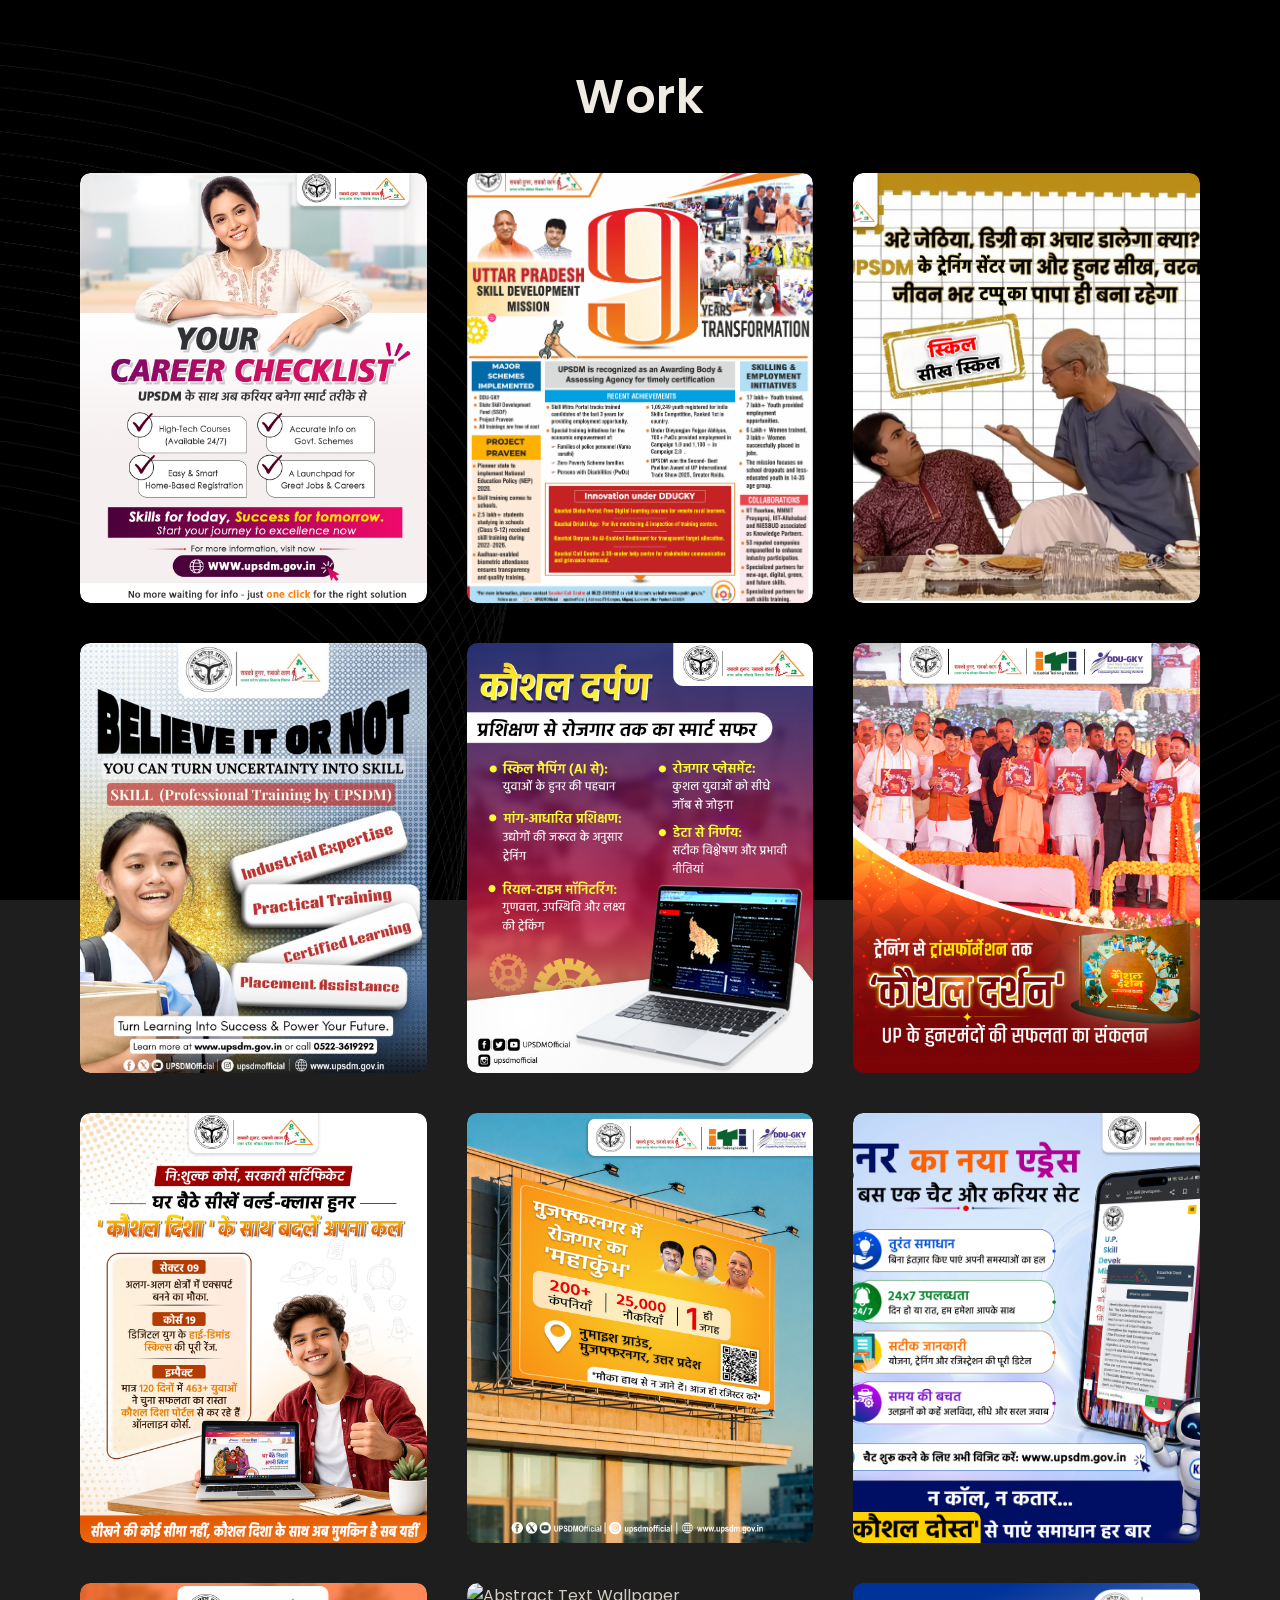
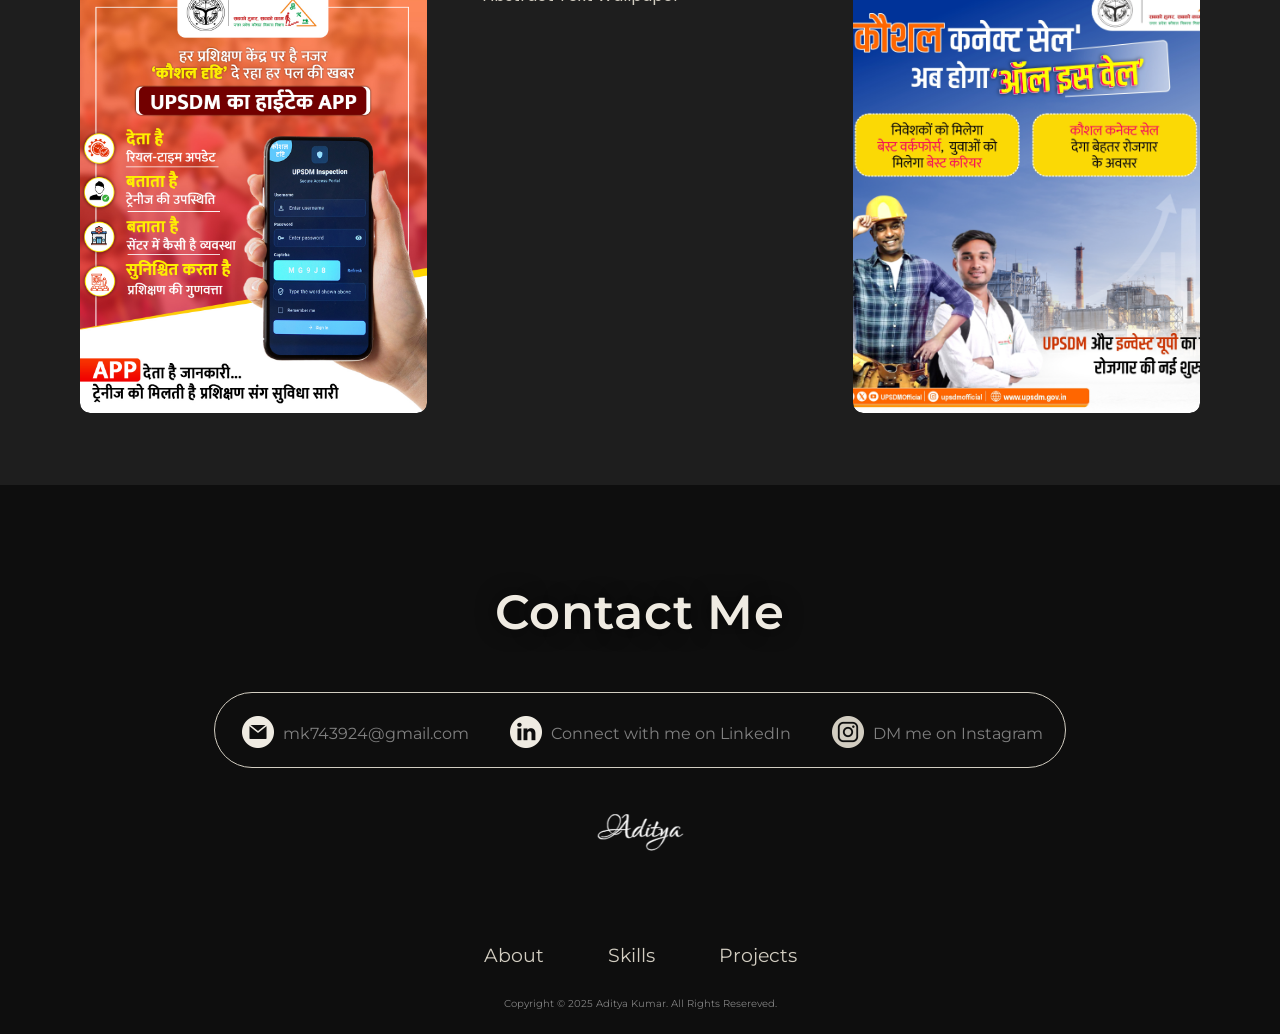
==== projects.html @ ee031383 "First commit" ====
<!DOCTYPE html>
<html lang="en">
<head>
    <meta charset="UTF-8">
    <meta name="viewport" content="width=device-width, initial-scale=1.0">
    <title>Aditya's Projects</title>
    <link rel="stylesheet" href="style.css">
    <link rel="stylesheet" href="mediaqueries.css">
</head>
<body>
    <section id="all-projects">
        <p class="section__text">All Of My</p>
        <h1 class="title">Work</h1>
        <div class="work-list">
            <a href="./Assets/img/Your Career Checklist 3.jpg"><div class="work">
                <img src="./Assets/img/Your Career Checklist 3.jpg" alt="The Door To Heaven">
                <div class="layer">
                    <h3>The Door To Heaven</h3>
                </div>
            </div></a>
            <a href="./Assets/img/UPSDM Indian Express Adv.jpg"><div class="work">
                <img src="./Assets/img/UPSDM Indian Express Adv.jpg" alt="Sukoon">
                <div class="layer">
                    <h3>Sukoon</h3>
                </div>
            </div></a>
            <a href="./Assets/img/Tappu ke papa 2.jpg"><div class="work">
                <img src="./Assets/img/Tappu ke papa 2.jpg" alt="Falling - Light">
                <div class="layer">
                    <h3>Falling - Light</h3>
                </div>
            </div></a>
            <a href="./Assets/img/skill.jpeg"><div class="work">
                <img src="./Assets/img/skill.jpeg" alt="Falling - Dark">
                <div class="layer">
                    <h3>Falling - Dark</h3>
                </div>
            </div></a>
            <a href="./Assets/img/Kaushal Darpan 1.jpg"><div class="work">
                <img src="./Assets/img/Kaushal Darpan 1.jpg" alt="Iqlipse Nova Poster">
                <div class="layer">
                    <h3>Iqlipse Nova @IITGN</h3>
                </div>
            </div></a>
            <a href="./Assets/img/Kaushal Darshan 1.jpg"><div class="work">
                <img src="./Assets/img/Kaushal Darshan 1.jpg" alt="Apricot Poster 2">
                <div class="layer">
                    <h3>Apricot Poster 2</h3>
                </div>
            </div></a>
            <a href="./Assets/img/Kaushal Disha 3.jpg"><div class="work">
                <img src="./Assets/img/Kaushal Disha 3.jpg" alt="Apricot Poster 1">
                <div class="layer">
                    <h3>Apricot Poster 1</h3>
                </div>
            </div></a>

            <a href="./Assets/img/Billboard Rojgar Mela Changes 1.jpg"><div class="work">
                <img src="./Assets/img/Billboard Rojgar Mela Changes 1.jpg" 
                alt="Minimal Clean Typography - Blithcron">
                <div class="layer">
                    <h3>Minimal Clean Typography - Blithchron</h3>
                </div>
            </div></a>
            <a href="./Assets/img/Kaushal Dost 3.jpg"><div class="work">
                <img src="./Assets/img/Kaushal Dost 3.jpg" alt="Typography - Blith 25">
                <div class="layer">
                    <h3>Typography - Blith 25</h3>
                </div>
            </div></a>
            <a href="./Assets/img/Kaushal2.jpg"><div class="work">
                <img src="./Assets/img/Kaushal2.jpg" alt="Melted Text - Blithchron">
                <div class="layer">
                    <h3>Melted Text - Blithchron</h3>
                </div>
            </div></a>
            <a href="./Assets/img/post.jpg"><div class="work">
                <img src="./Assets/img/post.jpg" alt="Abstract Text Wallpaper">
                <div class="layer">
                    <h3>Abstract Alphabet Wallpaper</h3>
                </div>
            </div></a>
            <a href="./Assets/img/Kaushal Connect Cell.jpg"><div class="work">
                <img src="./Assets/img/Kaushal Connect Cell.jpg" alt="Messi Wallpaper">
                <div class="layer">
                    <h3>Double Exposure Messi Wallpaper</h3>
                </div>
            </div></a>
            
        </div>
    </section>
    <section id="contact">
        <p class="section__text" style="padding-bottom: 0.3rem;">Get In Touch</p>
        <h1 class="title" style="font-weight: 600;">Contact Me</h1>
        <div class="contact-info-upper-container">
            <div class="contact-info-container">
                <a href="mailto:mk743924@gmail.com">
                    <img src="./Assets/email.png" alt="Email icon"
                    class="icon contact-icon">
                    <p>mk743924@gmail.com</p>
                </a>
            </div>
            <div class="contact-info-container">
            <a href="https://www.linkedin.com/in/aditya-kumar-88924a382?" target="_blank" 
       rel="noopener noreferrer">
                <img src="./Assets/linkedin.png" alt="LinkedIn" 
                class="icon contact-icon">
                <p>Connect with me on LinkedIn</p>
            </a>
            </div>
            <div class="contact-info-container">			
            <a href="https://www.instagram.com/yo_itz_adii/" target="_blank" 
       rel="noopener noreferrer">
                <img src='./Assets/insta.png' alt="My Instagram Handle" 
                class="icon contact-icon">
                <p>DM me on Instagram</p>
            </a>
            </div>
        </div>
        <div class="logo"><img src="./Assets/Adii Sign.png"
            alt="Aditya" onclick="location.href='./#profile'">
        </div> 
    </section>

    <footer>
        <nav>
            <div class="nav-links-container2">
                <ul class="nav-links">
                    <li><a href="#about">About</a></li>
                    <li><a href="#skills">Skills</a></li>
                    <li><a href="#projects">Projects</a></li>
                </ul>
            </div>
        </nav><br>
        <p>Copyright &#169; 2025 Aditya Kumar. All Rights Resereved.</p>
    </footer>

   <script defer src="script.js"></script> 
</body>
</html>
---- style.css ----
/*GENERAL*/

@import url('https://fonts.googleapis.com/css2?family=Montserrat:ital,wght@0,100..900;1,100..900&display=swap');
@import url('https://fonts.googleapis.com/css2?family=Poppins:ital,wght@0,100;0,200;0,300;0,400;0,500;0,600;0,700;0,800;0,900;1,100;1,200;1,300;1,400;1,500;1,600;1,700;1,800;1,900&display=swap');
@font-face {
    font-family: myfont;
    src: url("./Assets/BrittanySignature.ttf") format("ttf");
    font-weight: normal;
    font-style: normal;

}

*{
    margin: 0;
    padding: 0;
}

body {   
    font-family: "Montserrat", "Poppins" ;
    background-color: #0e0e0e;

}

body::-webkit-scrollbar {
    display: none;
}

html {
    scroll-behavior: smooth;
}

p {
    color: rgb(128, 128, 128);
}

/* INTRO SCREEN */

.intro{
    position: fixed;
    z-index: 2;
    left: 0;
    top: 0;
    width: 100%;
    height: 100vh;
    background-color: #0c0c0c;
    transition: 1s;
}

.logo-header {
    position: absolute;
    top: 45%;
    left: 50%;
    transform: translate(-50%, -50%);
    color: #d2cdc1;
}

.intro-logo {
    position: relative;
    display: inline-block;
    bottom: -25px;
    opacity: 0;
    font-weight: 300;
    font-family: 'Montserrat';
}

.intro-logo.active {
    bottom: 0;
    opacity: 1;
    transition: ease-in-out 0.5s;
}

.intro-logo.fade {
    bottom: 150px;
    opacity: 0;
    transition: ease-in-out 0.5s;
}


/*TRANSITION*/

a, .btn {
  transition: all 300ms ease;  
}

/*DESKTOP NAV*/

#desktop-nav {
    display: flex;
    width: 90%;
    
    position: absolute;
    justify-content: space-between;
    align-items: center;
    height: 10vh;
    padding: 0 5%;
    z-index: 1;

    /* transition: all 300ms ease; */
}

/* .bgcolor {
    background-color:none;
    transition: all 300ms ease;
} */


.nav-links {
    gap: 4rem;
    list-style: none;
    font-size: 1.2rem;
    margin-top: 0.3rem;

}

a {
    color: #d2cdc1;
    text-decoration: none;
    text-decoration-color: #141414;
}

nav a:hover {
    color: purple;
    text-decoration: underline;
    text-underline-offset: 0.8rem;
}

#desktop-nav .logo {
    display: flex;
    height: 65px;
    width: 105px;
    margin-top: 0.5rem;
    padding-left: 10px;
}

.logo:hover {
    cursor: pointer;
}

/*HAMBURGER NAV*/


#hamburger-nav, .nav-links {
    display: flex;
}

#hamburger-nav {
    justify-content: center;
    align-items: center;
    height: 10vh;
    padding-left: 5rem;
    padding-right: 6rem;
    position: absolute;
    background-color: transparent;
    color: transparent;
    z-index: 1;
}

#hamburger-nav {
    display: none;
}

.hamburger-menu {
    position: relative;
    display: inline-block;
}

.hamburger-icon {
    display: flex;
    flex-direction: column;
    justify-content: space-between;
    height: 24px;
    width: 30px;
    cursor: pointer;
}

.hamburger-icon span {
    width: 100%;
    height: 2px;
    background-color: #d2cdc1;
    transition: all 0.3 ease-in-out;
}

.menu-links {
    position: absolute;
    top: 100%;
    right: 0;
    background-color: #141414;
    width: fit-content;
    max-height: 0;
    overflow: hidden;
    transition: all 0.3 ease-in-out;
}

.menu-links a {
    display: block;
    padding: 10px;
    text-align: center;
    font-size: 1.5rem;
    color: #d2cdc1;
    text-decoration: none;
    transition: all 0.3 ease-in-out;
}

.menu-links li {
    list-style: none;
}

.menu-links.open {
    max-height: 300px;
}

.hamburger-icon.open span:first-child {
    transform: rotate(45deg) translate(10px,5px);
}

.hamburger-icon.open span:nth-child(2) {
    opacity: 0;;
}

.hamburger-icon.open span:last-child {
    transform: rotate(-45deg) translate(10px,-5px);
}

.hamburger-icon span:first-child {
    transform: none;
}

.hamburger-icon span:first-child {
    opacity: 1;
}

.hamburger-icon span:first-child {
    transform: none;
}

/*SECTIONS*/

section {
    padding-top: 4vh;
    height: 96vh;
    box-sizing: border-box;
    min-height: fit-content;
}

.section-container {
    display: flex;
}

/*PROFILE SECTION*/

#profile {
    padding-top: 3.5rem;
    display: flex;
    justify-content: center;
    gap: 10rem;
    height: 100vh;
    background-color: #0a0a0a;
    background-image: url('./Assets/full.png');
    background-size: cover;
    background-repeat: no-repeat;
    background-attachment: fixed;
    background-position: center;
    background-blend-mode: overlay;
    background-size: 105%;
}



.home-pic {
    display: flex;
    height: 400px;
    width: 400px;
    margin: 9.4rem 0;
    border-radius: 50%;
    box-shadow: 0 0 25px rgba(0, 0, 0,0.4);
}

.section__text {
    align-self: center;
    text-align: center;
    opacity: 0;
    transition: all 800ms;
    filter: blur(5px);
}

.show{
    opacity: 1;
    filter: blur(0);

}

.section__text p {
    color: #a9a69e;
    text-shadow: 0 0 20px rgba(0,0,0, 0.744);
}

.section__text__p1 {
    font-weight: 600;
    text-align: center;
    font-size: 1.5rem;
    margin-bottom: 0.4rem;
    margin-top: 0.7rem;
}

.section__text__p2 {
    font-weight: 400;
    letter-spacing: 0.1rem;
    font-size: 1.2rem;
}

.title {
    font-weight: 700;
    font-size: 3rem;
    text-align: center;
    color: #efebe2;
    margin-bottom: 0.6rem;
    text-shadow: 0 0 20px rgba(0,0,0, 0.744);
    letter-spacing: 0.05rem;
}

#socials_container {
    display: flex;
    justify-content: center;
    margin-top: 2rem;
    gap: 1rem;
}

/*ICONS*/

.icon {
    cursor: pointer;
    height: 2rem;
    margin-top: 1rem;
    text-shadow: 0 0 20px rgba(0,0,0, 0.8);
    padding-inline: 5px;
}

.btn-container {
    display: flex;
    justify-content: center;
    gap: 1rem;
    transition-delay: 1s;
}

.btn {
    font-weight: 600;
    transition: all 300ms ease;
    padding: 1rem;
    width: 8rem;
    border-radius: 2rem;
    margin-top: 1.4rem;   
    box-shadow: 0 0 20px rgba(0, 0, 0, 0.8);
    text-shadow: 0 0 20px rgba(0,0,0, 0.8);
}

.btn-color-1, .btn-color-2 {
    border: #d2cdc1 0.1rem solid;
}
.btn-color-2 {
    color: #d2cdc1;
}

.btn-color-1:hover, .btn-color-2:hover {
    cursor: pointer;
}

.btn-color-2:hover {
    background: none;
    color: purple;
    border: purple 0.1rem solid;
    box-shadow: 0 0 20px rgba(128,0,128,0.3);
}

.btn-color-1:hover {
    background: purple;
    color: #d2cdc1;
    border: purple;
    box-shadow: 0 0 20px rgba(128,0,128,0.3);
}

.btn-color-2 {
    background: none;
}

btn-color-2:hover {
    border:#d2cdc1 0.1rem solid;
}

.btn-container {
    gap: 1.5rem;
}

/*ABOUT SECTION*/

#about {
    position: relative;
    padding-top: 3rem;
    height: 100vh;
    background-color: #222222;
    background-image: url('./Assets/black.jpg');
    background-size: cover;
    background-repeat: no-repeat;
    background-blend-mode: overlay;
    font-family: "Poppins";
}

.title2 {
    font-family: "Poppins", sans-serif;
    color: #efebe2;
    margin-top: 0.3rem;
    font-weight: 500;
    font-size: 3rem;
    text-align: center;
    text-shadow: 0 0 20px rgba(0,0,0, 0.744);
    letter-spacing: 0.05rem;
}

.about-pic {
    height: 400px;
    width: 400px;
    margin-left: 10rem;
    margin-top: 5rem;
    border-radius: 4rem;
    box-shadow: 0 0 25px rgba(0, 0, 0,0.4);
}

.about-containers {
    gap: 4rem;
    margin-bottom: 2rem;
    padding-left: 2rem;
    padding-right: 11rem;
}

.about-details-container {
    justify-content: center;
    flex-direction: column;
    
}

.about-containers,
.about-details-container {
    display: flex;
}


.details-container {
    padding-bottom: 0.8rem;
    flex: 1;
    background: none;
    border-radius: 2.6rem;
    border: #070707 0.1rem solid;
    border-color: #d2cdc1;
    text-align: center;
    line-height: 1.25rem;
    transition: all 300ms ease;
}

.details-container:hover {
    background: #0a0a0a;
    color: purple;
    border: purple 0.1rem solid;
    box-shadow: 0 0 20px rgba(128,0,128,0.3);
}

.section-container {
    gap: 4rem;
    height: 80%;
}


.about-headings {
    color: #d2cdc1;
    padding-top: 0.3rem;
    padding-bottom: 0.3rem;
}

.text-container {
    font-family: "Poppins", sans-serif;
    font-weight: 300;
    color: #d2cdc1;
    padding-left: 2rem;
    padding-right: 11rem;
    text-align: left;
    line-height: 1.5rem;

}

/*SKILLS*/

#skills {
    position: relative;
    background-image: url(./Assets/full.png);
    padding: 5rem 0;
    height: 100vh;
    background-color: #0c0c0c;
    background-size: cover;
    background-repeat: no-repeat;
    background-blend-mode: overlay;
    font-family: "Poppins";
    background-position: center;
    background-attachment: fixed;
    height: fit-content;
}

#skills .title{
    font-weight: 600;
}

.skills-subtitle {
    color: #d2cdc1;
    font-weight: 600;
    font-size: 1.75rem;
    margin-bottom: 2rem;
    margin-top: 2rem;

}

.skills-details-container {
    display: flex;
    justify-content: center;
    flex-direction: column;
}

.article-container {
    display: flex;
    text-align: initial;
    flex-wrap: wrap;
    flex-direction: row;
    gap: 2rem;
    justify-content: space-evenly;
    padding-bottom: 1rem;
}

article {
    display: flex;
    width: 15rem;
    justify-content: left;
    gap: 0.5rem;
    margin-top: 0.5rem;
}
article .icon {
    cursor: default;
}

article h3{
    color: #d2cdc1;
}

.sk-details-container {
    padding-bottom: 0.8rem;
    flex: 1;
    background: none;
    border-radius: 2.6rem;
    border: #070707 0.1rem solid;
    border-color: #d2cdc1;
    text-align: center;
    line-height: 1.25rem;
    margin-left: 11%;
    margin-right: 11%;
    margin-top: 2rem;
    padding-bottom: 0.7rem;
    transition: all 300ms ease;
}

.sk-details-container:hover{
    background: #0a0a0a;
    color: purple;
    border: purple 0.1rem solid;
    box-shadow: 0 0 15px rgba(128,0,128,0.2);
}



/* PROJECTS */

#projects {
    position: relative;
    background-image: url("./Assets/huji22.jpg");
    background-color: #1e1e1e;
    background-size: cover;
    background-repeat: no-repeat;
    background-blend-mode: overlay;
    font-family: "Poppins";
    height: fit-content;
    padding-bottom: 3rem;
}

#projects .title {
    font-weight: 600;
}

.work-list {
    display: grid;
    grid-template-columns: repeat(auto-fit, minmax(300px, 2fr));
    grid-gap: 40px;
    margin: 40px 5rem;
}

.work {
    border-radius: 10px;
    position: relative;
    overflow: hidden;
}

.work img {
    width: 100%;
    border-radius: 10px;
    display: block;
    aspect-ratio: 1/1;
    transition: transform 0.3s;
}

.layer {
    width: 100%;
    height: 0;
    background: linear-gradient(rgba(0,0,0,0), #070707) ;
    border-radius: 10px;
    position: absolute;
    left: 0;
    bottom: 0;
    overflow: hidden;
    display: flex;
    align-items: center;
    justify-content: center;
    flex-direction: column;
    text-align: center;
    transition: height 0.3s;
}

.layer h3 {
    color: #d2cdc1;
    text-shadow: 0 0 40px #070707;
    font-weight: 600;
}


.work img {
    height: 430px;
    width: 100%;
    object-fit: cover;
}

.work:hover img{
    transform: scale(1.1);
    width: 100%;
    border-radius: 10px;
    display: block;
    
}

.work:hover .layer {
    height: 100%;
}

.work:hover{
    box-shadow:  0 0 40px rgba(0, 0, 0, 0.204);
}

#projects button {
    margin: 3rem auto auto auto;
    display: block;
}


/* CONTACT */

#contact {
    height: 50vh;
    display: flex;
    justify-content: center;
    flex-direction: column;
    align-items: center;
    padding-bottom: 2rem;
}

.contact-info-upper-container {
    display: inline-block;
    justify-content: center;
    border-radius: 4rem;
    border: #d2cdc1 0.1rem solid;
    margin-top: 2.6rem;
    margin-left: auto;
    margin-right: auto;
    margin-bottom: 1rem;
    padding: 0.4rem;
    transition: all 0.3s ease;
}

.contact-info-upper-container:hover {
    border-color: purple;
    box-shadow: 0 0 30px rgba(128, 0, 128, 0.14);
}

.contact-info-container {
    display: inline-block;
    align-items: center;
    justify-content: center;
    gap: 1rem;
    margin: 0.05rem 1rem;
    padding-bottom: 0.5rem;
    width: auto;
}

.contact-info-container p {
    display: inline-block;
    justify-content: center;
    vertical-align: 9px;
}

.contact-info-container img:hover {
    color: purple;
    fill: purple;
}


#contact .logo img {
    display: flex;
    margin-top: 1rem;
    justify-content: center;
    align-items: center;
    height: 65px;
    width: 105px;
 
}

/* FOOTER */

footer{
    display: flex;
    flex-direction: column;
    align-items: center;
    justify-content: center;
}

footer .nav-links-container, .nav-links {
    padding: 0;
    margin: auto;
}
footer nav{
    padding: 0;
}

footer .nav-links-container2 {
    display: flex;
    flex-direction: column;
    justify-content: center;
    align-items: center;
    padding: 0;
    margin-top: 0.5rem;
}

.nav-links-container2 .nav-links{
    padding: 0;
    align-items: center;
    display: flex;
    flex-direction: row;
    justify-content: center;
}

footer p {
    display: flex;
    justify-content: center;
    margin-top: 0.7rem;
    padding-bottom: 1.5rem;
    font-size: x-small;
}


/* ALL PROJECTS PAGE */

#all-projects {
    position: relative;
    background-image: url("./Assets/huji25.jpg");
    background-color: #1e1e1e;
    background-size: cover;
    background-repeat: no-repeat;
    background-blend-mode: overlay;
    background-position: center;
    background-attachment: fixed;
    font-family: "Poppins";
    height: auto;
    padding-bottom: 2rem;
}

#all-projects p{
    height: 100%;
}


#all-projects .title{
    font-weight: 600;
}
---- mediaqueries.css ----
@media screen and (max-width: 1244px){
    #about{
        height: fit-content;
        padding-bottom: 4rem;
    }
    #about .section__pic-container{
        display: flex;
        justify-content: center;
        align-items: center;
    }
    .about-pic {
        width: 300px;
        height: 300px;
        margin: auto;
        margin-top: 2rem;
        margin-left: 2rem;
    }
    .about-containers {
        display: flex;
        flex-direction: row;
        flex-wrap: wrap;
        flex: 1;
        justify-content: center;
        align-items: center;
        margin-top: 2rem;
        padding: 0 2rem;
        gap: 2rem;
    }
    .about-containers .details-container {
        padding-left: 2rem;
        padding-right: 2rem;
        min-width: 16rem;
    }
    #about .text-container {
        padding: 0 2rem;
    }

}
@media screen and (max-width: 1140px){
    
    #desktop-nav .nav-links {
        display: none;
    }
    #desktop-nav{
        margin: 0;
        left: 0;
    }
    #hamburger-nav{
        display: flex;
        right: 0;
        padding-right: 5%;
    }
    #skills, .skills-details-container {
        padding-bottom: 3rem;
    }
    #profile{
        height: auto;
        padding-top: 7rem;
        padding-bottom: 2rem
    }
    #profile, .section-container {
        display: block;
    }

    section, .section-container {
        height: fit-content;
        justify-content: center;
    }
    section {
        padding: 5%;
    }
    .home-pic {
        width: 275px;
        height: 275px;
        margin: auto;
    }
    .about-pic {
        width: 300px;
        height: 300px;
        margin: auto;
        margin-top: 2rem;

    }
    .intro{
        width:100%;
    }
    .hamburger-nav{
        right: 0;
    }


    #skills{
        height: fit-content;
    }

    .skills-details-container{
        padding: 0 8%;
    }

    .sk-details-container{
        margin: 0;
    }
    #contact {
        height: fit-content;
    }
    #contact .title{
        margin-bottom: 2rem;
    }
    .contact-info-upper-container{
        width: fit-content;
        display: flex;
        flex-direction: column;
        border-radius: 2rem;
        margin: 0;
        margin-bottom: 1rem;
        padding: 0;
        padding-bottom: 0.2rem;
    }
    footer{
        display: flex;
        flex-direction: column;
        align-items: center;
        justify-content: center;
    }

    footer .nav-links-container, .nav-links {
        padding: 0;
        margin: auto;
    }
    footer nav{
        padding: 0;
    }

    #all-projects{
        width: 100%;
        margin: 0;
    }
    .work-list{
        grid-template-columns: repeat(auto-fit, minmax(400px, 1fr));
        padding: 0 5%;
    }

}

@media screen and (max-width: 825px){
    .about-containers .details-container {
        padding-left: 2rem;
        padding-right: 2rem;
        max-width: 15rem;
    }
}

@media screen and (max-width: 620px){
    .work-list{
        margin: 0;
        grid-template-columns: auto;
    }
    section{
        width: auto;
        margin-left: 0;
        margin-right: 0;
        padding: 3%;
    }
    #contact{
        margin-top: 1rem;
    }
}

@media(prefers-reduced-motion) {
    .section__text{
        transition: none;
    }
}
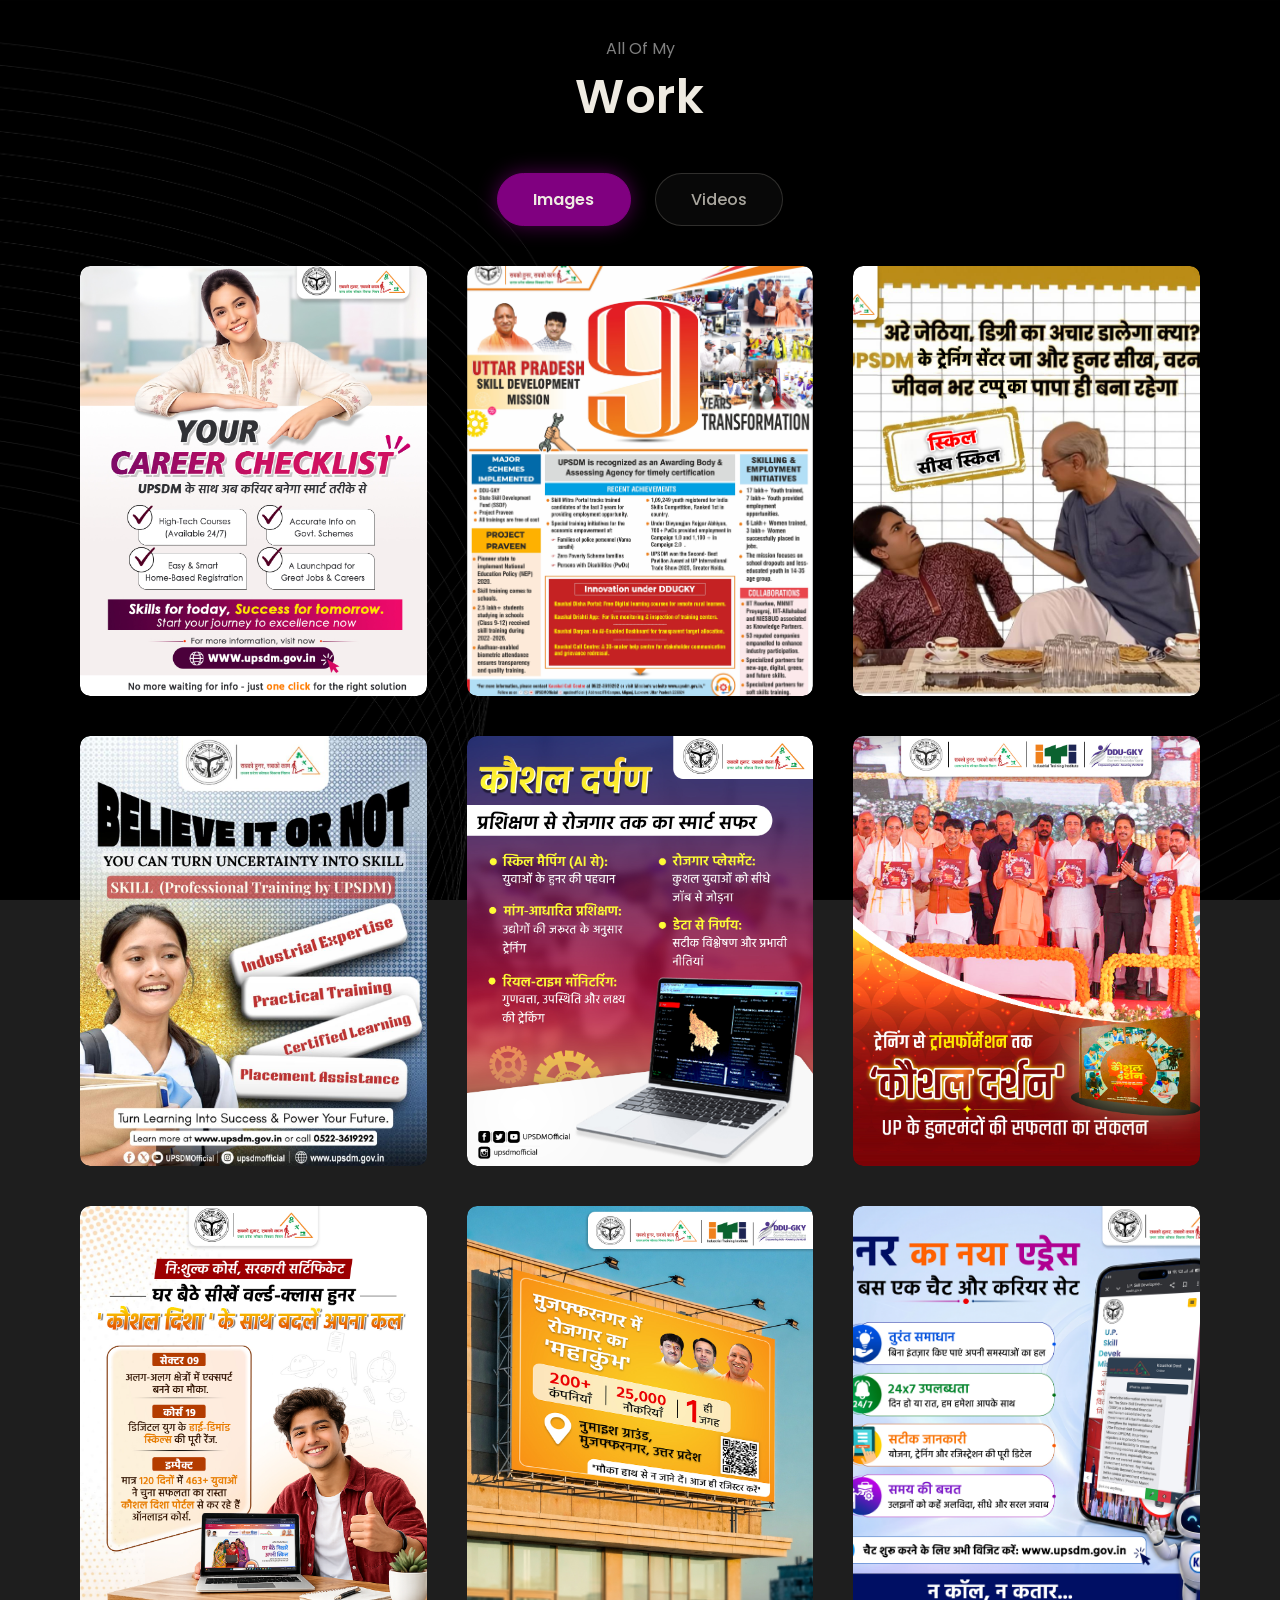
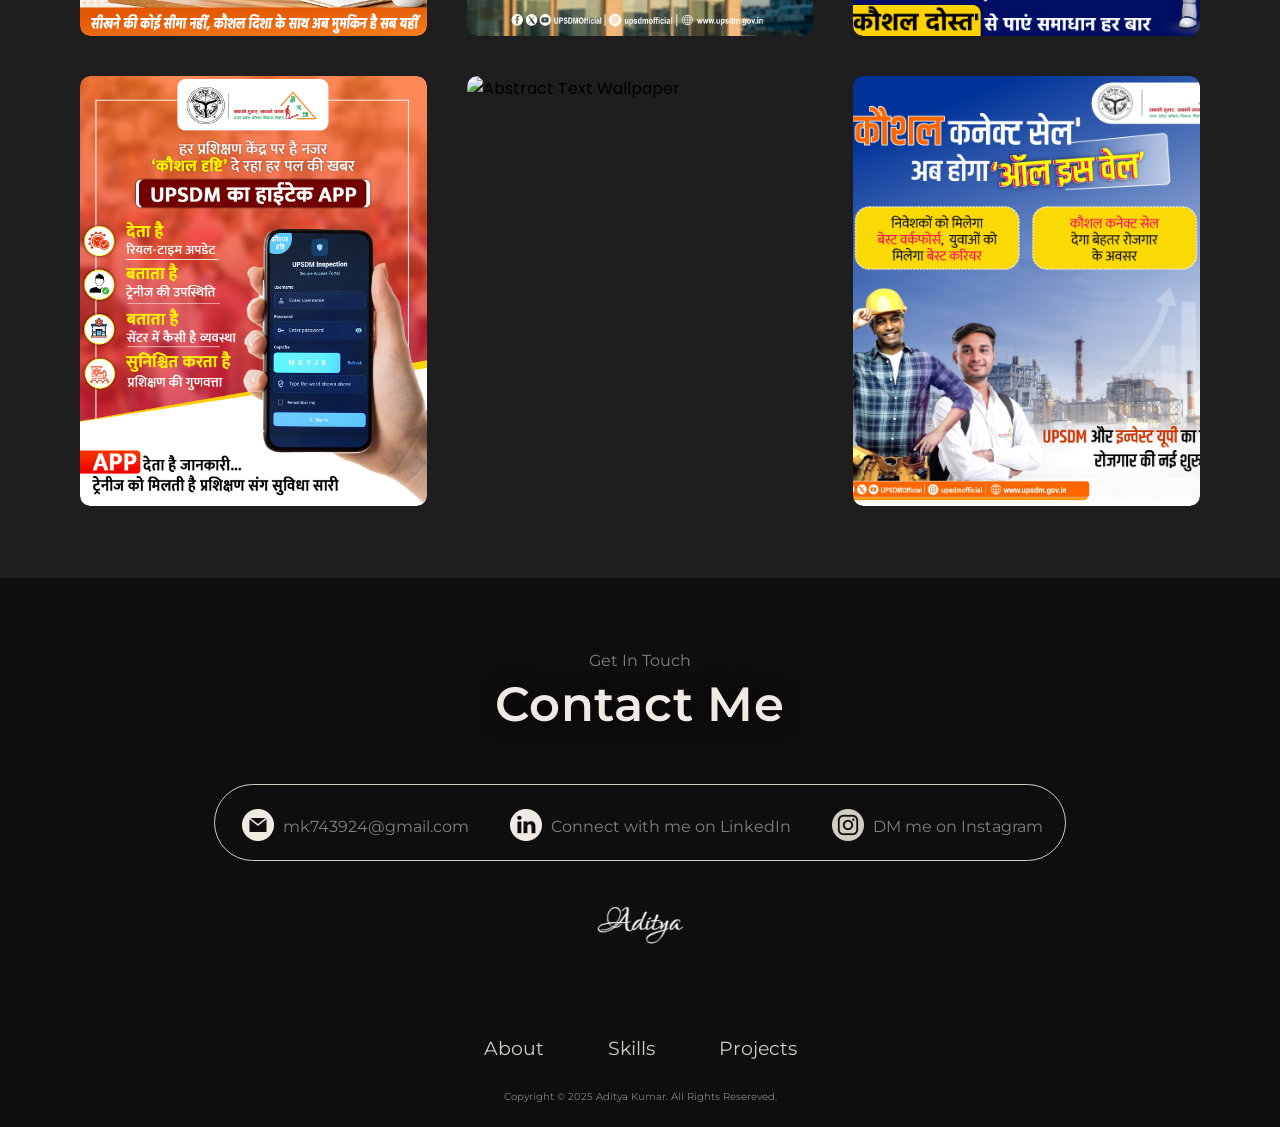
==== commit 238441b3: "Added videos section" ====
--- a/projects.html
+++ b/projects.html
@@ -11,82 +11,136 @@
     <section id="all-projects">
         <p class="section__text">All Of My</p>
         <h1 class="title">Work</h1>
-        <div class="work-list">
-            <a href="./Assets/img/Your Career Checklist 3.jpg"><div class="work">
+
+        <div class="tab-container">
+            <button class="tab-btn active" data-tab="images" data-target="all-projects">Images</button>
+            <button class="tab-btn" data-tab="videos" data-target="all-projects">Videos</button>
+        </div>
+
+        <div id="all-projects-images" class="work-list tab-content active" style="display: grid;">
+            <div class="work" data-src="./Assets/img/Your Career Checklist 3.jpg" data-type="image" data-title="The Door To Heaven">
                 <img src="./Assets/img/Your Career Checklist 3.jpg" alt="The Door To Heaven">
                 <div class="layer">
                     <h3>The Door To Heaven</h3>
                 </div>
-            </div></a>
-            <a href="./Assets/img/UPSDM Indian Express Adv.jpg"><div class="work">
+            </div>
+            <div class="work" data-src="./Assets/img/UPSDM Indian Express Adv.jpg" data-type="image" data-title="Sukoon">
                 <img src="./Assets/img/UPSDM Indian Express Adv.jpg" alt="Sukoon">
                 <div class="layer">
                     <h3>Sukoon</h3>
                 </div>
-            </div></a>
-            <a href="./Assets/img/Tappu ke papa 2.jpg"><div class="work">
+            </div>
+            <div class="work" data-src="./Assets/img/Tappu ke papa 2.jpg" data-type="image" data-title="Falling - Light">
                 <img src="./Assets/img/Tappu ke papa 2.jpg" alt="Falling - Light">
                 <div class="layer">
                     <h3>Falling - Light</h3>
                 </div>
-            </div></a>
-            <a href="./Assets/img/skill.jpeg"><div class="work">
+            </div>
+            <div class="work" data-src="./Assets/img/skill.jpeg" data-type="image" data-title="Falling - Dark">
                 <img src="./Assets/img/skill.jpeg" alt="Falling - Dark">
                 <div class="layer">
                     <h3>Falling - Dark</h3>
                 </div>
-            </div></a>
-            <a href="./Assets/img/Kaushal Darpan 1.jpg"><div class="work">
+            </div>
+            <div class="work" data-src="./Assets/img/Kaushal Darpan 1.jpg" data-type="image" data-title="Iqlipse Nova @IITGN">
                 <img src="./Assets/img/Kaushal Darpan 1.jpg" alt="Iqlipse Nova Poster">
                 <div class="layer">
                     <h3>Iqlipse Nova @IITGN</h3>
                 </div>
-            </div></a>
-            <a href="./Assets/img/Kaushal Darshan 1.jpg"><div class="work">
+            </div>
+            <div class="work" data-src="./Assets/img/Kaushal Darshan 1.jpg" data-type="image" data-title="Apricot Poster 2">
                 <img src="./Assets/img/Kaushal Darshan 1.jpg" alt="Apricot Poster 2">
                 <div class="layer">
                     <h3>Apricot Poster 2</h3>
                 </div>
-            </div></a>
-            <a href="./Assets/img/Kaushal Disha 3.jpg"><div class="work">
+            </div>
+            <div class="work" data-src="./Assets/img/Kaushal Disha 3.jpg" data-type="image" data-title="Apricot Poster 1">
                 <img src="./Assets/img/Kaushal Disha 3.jpg" alt="Apricot Poster 1">
                 <div class="layer">
                     <h3>Apricot Poster 1</h3>
                 </div>
-            </div></a>
-
-            <a href="./Assets/img/Billboard Rojgar Mela Changes 1.jpg"><div class="work">
-                <img src="./Assets/img/Billboard Rojgar Mela Changes 1.jpg" 
-                alt="Minimal Clean Typography - Blithcron">
+            </div>
+            <div class="work" data-src="./Assets/img/Billboard Rojgar Mela Changes 1.jpg" data-type="image" data-title="Minimal Clean Typography - Blithchron">
+                <img src="./Assets/img/Billboard Rojgar Mela Changes 1.jpg" alt="Minimal Clean Typography - Blithcron">
                 <div class="layer">
                     <h3>Minimal Clean Typography - Blithchron</h3>
                 </div>
-            </div></a>
-            <a href="./Assets/img/Kaushal Dost 3.jpg"><div class="work">
+            </div>
+            <div class="work" data-src="./Assets/img/Kaushal Dost 3.jpg" data-type="image" data-title="Typography - Blith 25">
                 <img src="./Assets/img/Kaushal Dost 3.jpg" alt="Typography - Blith 25">
                 <div class="layer">
                     <h3>Typography - Blith 25</h3>
                 </div>
-            </div></a>
-            <a href="./Assets/img/Kaushal2.jpg"><div class="work">
+            </div>
+            <div class="work" data-src="./Assets/img/Kaushal2.jpg" data-type="image" data-title="Melted Text - Blithchron">
                 <img src="./Assets/img/Kaushal2.jpg" alt="Melted Text - Blithchron">
                 <div class="layer">
                     <h3>Melted Text - Blithchron</h3>
                 </div>
-            </div></a>
-            <a href="./Assets/img/post.jpg"><div class="work">
+            </div>
+            <div class="work" data-src="./Assets/img/post.jpg" data-type="image" data-title="Abstract Alphabet Wallpaper">
                 <img src="./Assets/img/post.jpg" alt="Abstract Text Wallpaper">
                 <div class="layer">
                     <h3>Abstract Alphabet Wallpaper</h3>
                 </div>
-            </div></a>
-            <a href="./Assets/img/Kaushal Connect Cell.jpg"><div class="work">
+            </div>
+            <div class="work" data-src="./Assets/img/Kaushal Connect Cell.jpg" data-type="image" data-title="Double Exposure Messi Wallpaper">
                 <img src="./Assets/img/Kaushal Connect Cell.jpg" alt="Messi Wallpaper">
                 <div class="layer">
                     <h3>Double Exposure Messi Wallpaper</h3>
                 </div>
-            </div></a>
-            
+            </div>
+        </div>
+
+        <div id="all-projects-videos" class="work-list tab-content" style="display: none;">
+            <div class="work video-work" data-src="./Assets/Video/join upsdm today.mp4" data-type="video" data-title="Join UPSDM Today">
+                <video src="./Assets/Video/join upsdm today.mp4" muted loop playsinline></video>
+                <div class="play-icon-overlay">
+                    <svg viewBox="0 0 24 24" width="30" height="30">
+                        <path fill="currentColor" d="M8 5v14l11-7z"/>
+                    </svg>
+                </div>
+                <div class="layer">
+                    <h3>Join UPSDM Today</h3>
+                    <p class="video-subtitle">Promotional Video</p>
+                </div>
+            </div>
+            <div class="work video-work" data-src="./Assets/Video/phir kya hua 2  v1.mp4" data-type="video" data-title="Phir Kya Hua 2">
+                <video src="./Assets/Video/phir kya hua 2  v1.mp4" muted loop playsinline></video>
+                <div class="play-icon-overlay">
+                    <svg viewBox="0 0 24 24" width="30" height="30">
+                        <path fill="currentColor" d="M8 5v14l11-7z"/>
+                    </svg>
+                </div>
+                <div class="layer">
+                    <h3>Phir Kya Hua 2</h3>
+                    <p class="video-subtitle">VFX & Motion Graphics</p>
+                </div>
+            </div>
+            <div class="work video-work" data-src="./Assets/Video/WhatsApp Video 2026-05-05 at 4.13.41 PM.mp4" data-type="video" data-title="Creative Reel">
+                <video src="./Assets/Video/WhatsApp Video 2026-05-05 at 4.13.41 PM.mp4" muted loop playsinline></video>
+                <div class="play-icon-overlay">
+                    <svg viewBox="0 0 24 24" width="30" height="30">
+                        <path fill="currentColor" d="M8 5v14l11-7z"/>
+                    </svg>
+                </div>
+                <div class="layer">
+                    <h3>Creative Reel</h3>
+                    <p class="video-subtitle">Typography Edit</p>
+                </div>
+            </div>
+            <div class="work video-work" data-src="./Assets/Video/57932.mp4" data-type="video" data-title="Motion Graphics Showreel">
+                <video src="./Assets/Video/57932.mp4" muted loop playsinline></video>
+                <div class="play-icon-overlay">
+                    <svg viewBox="0 0 24 24" width="30" height="30">
+                        <path fill="currentColor" d="M8 5v14l11-7z"/>
+                    </svg>
+                </div>
+                <div class="layer">
+                    <h3>Motion Graphics Showreel</h3>
+                    <p class="video-subtitle">Visual Effects</p>
+                </div>
+            </div>
         </div>
     </section>
     <section id="contact">
@@ -135,6 +189,16 @@
         <p>Copyright &#169; 2025 Aditya Kumar. All Rights Resereved.</p>
     </footer>
 
+    <!-- Unified Portfolio Lightbox Modal -->
+    <div id="portfolio-lightbox" class="lightbox-modal">
+        <span class="lightbox-close">&times;</span>
+        <div class="lightbox-content">
+            <img id="lightbox-img" src="" alt="" style="display: none;">
+            <video id="lightbox-video" src="" controls style="display: none;"></video>
+            <h3 id="lightbox-caption"></h3>
+        </div>
+    </div>
+
    <script defer src="script.js"></script> 
 </body>
 </html>
--- a/style.css
+++ b/style.css
@@ -790,3 +790,182 @@
 #all-projects .title{
     font-weight: 600;
 }
+
+/* TABS SYSTEM */
+.tab-container {
+    display: flex;
+    justify-content: center;
+    gap: 1.5rem;
+    margin: 2.5rem auto 1.5rem auto;
+    width: fit-content;
+}
+
+.tab-btn {
+    font-family: "Poppins", sans-serif;
+    font-size: 1rem;
+    font-weight: 500;
+    color: #a9a69e;
+    background: rgba(255, 255, 255, 0.03);
+    border: 1px solid rgba(210, 205, 193, 0.2);
+    padding: 0.8rem 2.2rem;
+    border-radius: 2rem;
+    cursor: pointer;
+    transition: all 0.3s ease;
+    box-shadow: 0 4px 10px rgba(0, 0, 0, 0.3);
+}
+
+.tab-btn:hover {
+    color: #efebe2;
+    border-color: purple;
+    box-shadow: 0 0 15px rgba(128, 0, 128, 0.4);
+}
+
+.tab-btn.active {
+    color: #efebe2;
+    background: purple;
+    border-color: purple;
+    font-weight: 600;
+    box-shadow: 0 0 20px rgba(128, 0, 128, 0.6);
+}
+
+.tab-content {
+    display: none;
+    opacity: 0;
+    transform: translateY(15px);
+    transition: opacity 0.4s ease, transform 0.4s ease;
+}
+
+.tab-content.active {
+    display: grid !important;
+    opacity: 1;
+    transform: translateY(0);
+}
+
+/* VIDEO WORK CARD OVERRIDES & OVERLAYS */
+.work video {
+    height: 430px;
+    width: 100%;
+    object-fit: cover;
+    display: block;
+    transition: transform 0.3s ease;
+    background-color: #000;
+}
+
+.work:hover video {
+    transform: scale(1.1);
+}
+
+.video-work {
+    position: relative;
+}
+
+.play-icon-overlay {
+    position: absolute;
+    top: 50%;
+    left: 50%;
+    transform: translate(-50%, -50%);
+    background: rgba(128, 0, 128, 0.7);
+    color: #efebe2;
+    width: 60px;
+    height: 60px;
+    border-radius: 50%;
+    display: flex;
+    align-items: center;
+    justify-content: center;
+    opacity: 0.8;
+    transition: all 0.3s ease;
+    pointer-events: none;
+    z-index: 1;
+    box-shadow: 0 0 15px rgba(128, 0, 128, 0.5);
+}
+
+.work:hover .play-icon-overlay {
+    transform: translate(-50%, -50%) scale(1.15);
+    background: rgba(128, 0, 128, 0.9);
+    opacity: 1;
+    box-shadow: 0 0 25px rgba(128, 0, 128, 0.8);
+}
+
+.play-icon-overlay svg {
+    margin-left: 4px; /* visually centered play arrow */
+}
+
+.video-subtitle {
+    font-size: 0.85rem;
+    color: #a9a69e;
+    margin-top: 0.3rem;
+    font-weight: 400;
+}
+
+/* LIGHTBOX MODAL */
+.lightbox-modal {
+    display: none;
+    position: fixed;
+    z-index: 99999;
+    left: 0;
+    top: 0;
+    width: 100%;
+    height: 100%;
+    background-color: rgba(7, 7, 7, 0.96);
+    backdrop-filter: blur(10px);
+    -webkit-backdrop-filter: blur(10px);
+    justify-content: center;
+    align-items: center;
+    opacity: 0;
+    transition: opacity 0.3s ease;
+}
+
+.lightbox-modal.show {
+    display: flex;
+    opacity: 1;
+}
+
+.lightbox-content {
+    position: relative;
+    max-width: 90%;
+    max-height: 85%;
+    display: flex;
+    flex-direction: column;
+    align-items: center;
+    justify-content: center;
+    width: 100%;
+}
+
+.lightbox-content img, .lightbox-content video {
+    max-width: 100%;
+    max-height: 70vh;
+    object-fit: contain;
+    border-radius: 8px;
+    box-shadow: 0 0 35px rgba(0, 0, 0, 0.9);
+    border: 1px solid rgba(255, 255, 255, 0.08);
+}
+
+#lightbox-caption {
+    color: #efebe2;
+    margin-top: 1.5rem;
+    font-size: 1.4rem;
+    font-family: "Poppins", sans-serif;
+    font-weight: 500;
+    text-align: center;
+    text-shadow: 0 2px 10px rgba(0,0,0,0.5);
+    max-width: 80%;
+}
+
+.lightbox-close {
+    position: absolute;
+    top: 30px;
+    right: 40px;
+    color: #efebe2;
+    font-size: 45px;
+    font-weight: bold;
+    cursor: pointer;
+    transition: all 0.3s ease;
+    z-index: 100000;
+    line-height: 1;
+}
+
+.lightbox-close:hover {
+    color: purple;
+    transform: scale(1.2);
+}
+
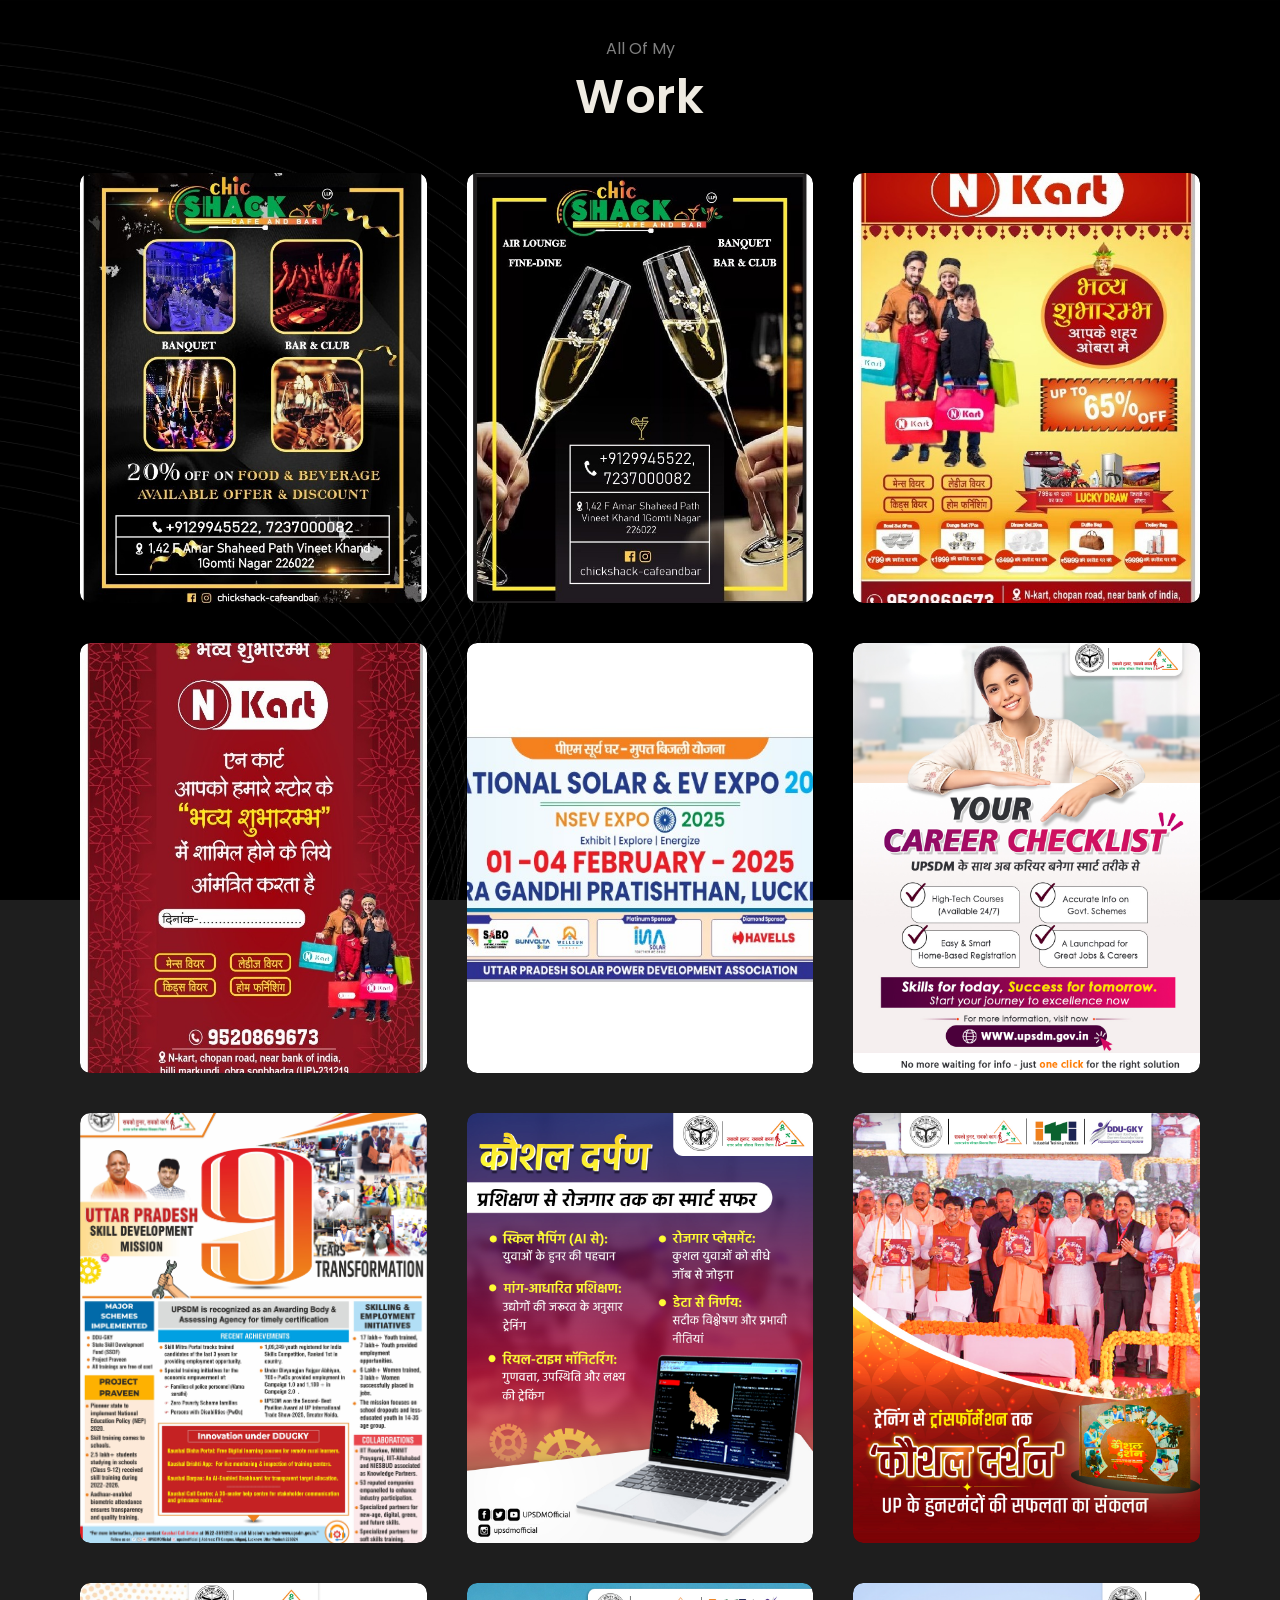
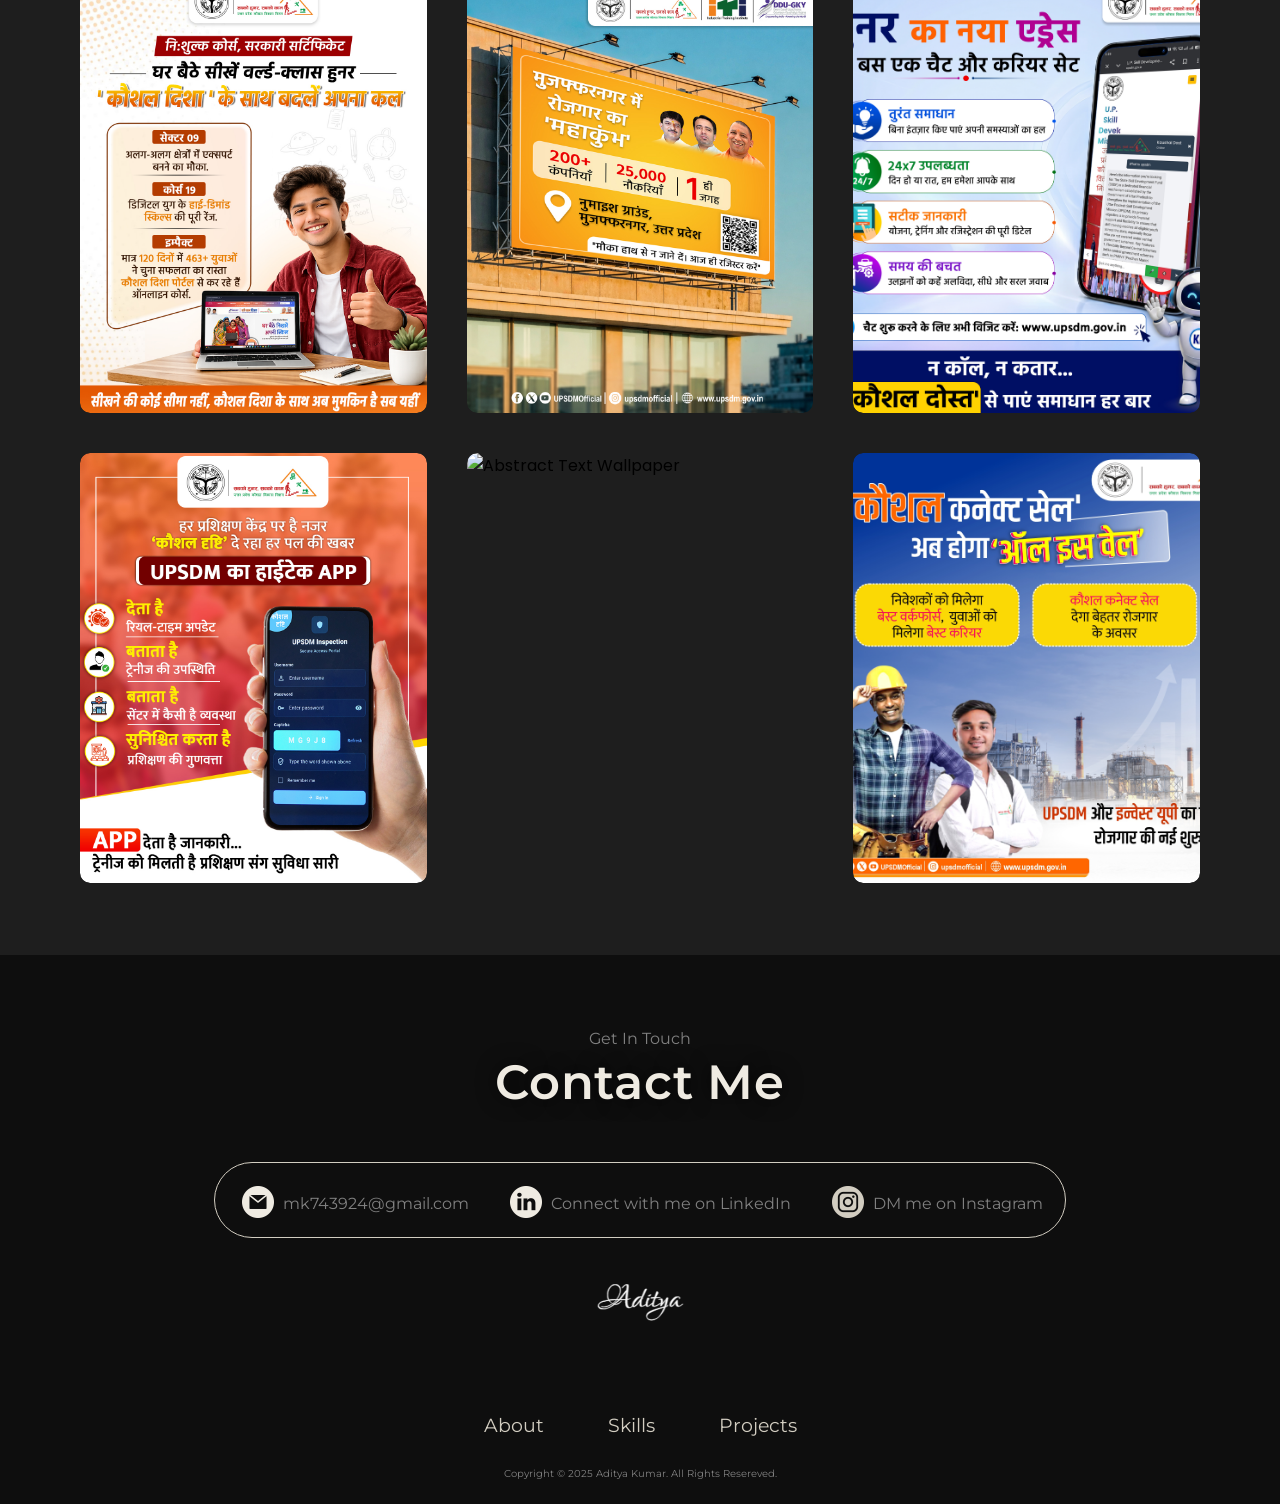
==== commit 3b2d1c82: "Added images" ====
--- a/projects.html
+++ b/projects.html
@@ -12,12 +12,37 @@
         <p class="section__text">All Of My</p>
         <h1 class="title">Work</h1>
 
-        <div class="tab-container">
-            <button class="tab-btn active" data-tab="images" data-target="all-projects">Images</button>
-            <button class="tab-btn" data-tab="videos" data-target="all-projects">Videos</button>
-        </div>
-
-        <div id="all-projects-images" class="work-list tab-content active" style="display: grid;">
+        <div id="all-projects-images" class="work-list" style="display: grid;">
+            <div class="work" data-src="./Assets/img/chic_shack_banner.jpg" data-type="image" data-title="Chic Shack Banner">
+                <img src="./Assets/img/chic_shack_banner.jpg" alt="Chic Shack Banner">
+                <div class="layer">
+                    <h3>Chic Shack Banner</h3>
+                </div>
+            </div>
+            <div class="work" data-src="./Assets/img/chic_shack_toast.jpg" data-type="image" data-title="Chic Shack Toast">
+                <img src="./Assets/img/chic_shack_toast.jpg" alt="Chic Shack Toast">
+                <div class="layer">
+                    <h3>Chic Shack Toast</h3>
+                </div>
+            </div>
+            <div class="work" data-src="./Assets/img/n_kart_inauguration.jpg" data-type="image" data-title="N Kart Inauguration">
+                <img src="./Assets/img/n_kart_inauguration.jpg" alt="N Kart Inauguration">
+                <div class="layer">
+                    <h3>N Kart Inauguration</h3>
+                </div>
+            </div>
+            <div class="work" data-src="./Assets/img/n_kart_invitation.jpg" data-type="image" data-title="N Kart Invitation">
+                <img src="./Assets/img/n_kart_invitation.jpg" alt="N Kart Invitation">
+                <div class="layer">
+                    <h3>N Kart Invitation</h3>
+                </div>
+            </div>
+            <div class="work" data-src="./Assets/img/national_solar_ev_expo.jpg" data-type="image" data-title="National Solar & EV Expo">
+                <img src="./Assets/img/national_solar_ev_expo.jpg" alt="National Solar & EV Expo">
+                <div class="layer">
+                    <h3>National Solar & EV Expo</h3>
+                </div>
+            </div>
             <div class="work" data-src="./Assets/img/Your Career Checklist 3.jpg" data-type="image" data-title="The Door To Heaven">
                 <img src="./Assets/img/Your Career Checklist 3.jpg" alt="The Door To Heaven">
                 <div class="layer">
@@ -28,18 +53,6 @@
                 <img src="./Assets/img/UPSDM Indian Express Adv.jpg" alt="Sukoon">
                 <div class="layer">
                     <h3>Sukoon</h3>
-                </div>
-            </div>
-            <div class="work" data-src="./Assets/img/Tappu ke papa 2.jpg" data-type="image" data-title="Falling - Light">
-                <img src="./Assets/img/Tappu ke papa 2.jpg" alt="Falling - Light">
-                <div class="layer">
-                    <h3>Falling - Light</h3>
-                </div>
-            </div>
-            <div class="work" data-src="./Assets/img/skill.jpeg" data-type="image" data-title="Falling - Dark">
-                <img src="./Assets/img/skill.jpeg" alt="Falling - Dark">
-                <div class="layer">
-                    <h3>Falling - Dark</h3>
                 </div>
             </div>
             <div class="work" data-src="./Assets/img/Kaushal Darpan 1.jpg" data-type="image" data-title="Iqlipse Nova @IITGN">
@@ -88,57 +101,6 @@
                 <img src="./Assets/img/Kaushal Connect Cell.jpg" alt="Messi Wallpaper">
                 <div class="layer">
                     <h3>Double Exposure Messi Wallpaper</h3>
-                </div>
-            </div>
-        </div>
-
-        <div id="all-projects-videos" class="work-list tab-content" style="display: none;">
-            <div class="work video-work" data-src="./Assets/Video/join upsdm today.mp4" data-type="video" data-title="Join UPSDM Today">
-                <video src="./Assets/Video/join upsdm today.mp4" muted loop playsinline></video>
-                <div class="play-icon-overlay">
-                    <svg viewBox="0 0 24 24" width="30" height="30">
-                        <path fill="currentColor" d="M8 5v14l11-7z"/>
-                    </svg>
-                </div>
-                <div class="layer">
-                    <h3>Join UPSDM Today</h3>
-                    <p class="video-subtitle">Promotional Video</p>
-                </div>
-            </div>
-            <div class="work video-work" data-src="./Assets/Video/phir kya hua 2  v1.mp4" data-type="video" data-title="Phir Kya Hua 2">
-                <video src="./Assets/Video/phir kya hua 2  v1.mp4" muted loop playsinline></video>
-                <div class="play-icon-overlay">
-                    <svg viewBox="0 0 24 24" width="30" height="30">
-                        <path fill="currentColor" d="M8 5v14l11-7z"/>
-                    </svg>
-                </div>
-                <div class="layer">
-                    <h3>Phir Kya Hua 2</h3>
-                    <p class="video-subtitle">VFX & Motion Graphics</p>
-                </div>
-            </div>
-            <div class="work video-work" data-src="./Assets/Video/WhatsApp Video 2026-05-05 at 4.13.41 PM.mp4" data-type="video" data-title="Creative Reel">
-                <video src="./Assets/Video/WhatsApp Video 2026-05-05 at 4.13.41 PM.mp4" muted loop playsinline></video>
-                <div class="play-icon-overlay">
-                    <svg viewBox="0 0 24 24" width="30" height="30">
-                        <path fill="currentColor" d="M8 5v14l11-7z"/>
-                    </svg>
-                </div>
-                <div class="layer">
-                    <h3>Creative Reel</h3>
-                    <p class="video-subtitle">Typography Edit</p>
-                </div>
-            </div>
-            <div class="work video-work" data-src="./Assets/Video/57932.mp4" data-type="video" data-title="Motion Graphics Showreel">
-                <video src="./Assets/Video/57932.mp4" muted loop playsinline></video>
-                <div class="play-icon-overlay">
-                    <svg viewBox="0 0 24 24" width="30" height="30">
-                        <path fill="currentColor" d="M8 5v14l11-7z"/>
-                    </svg>
-                </div>
-                <div class="layer">
-                    <h3>Motion Graphics Showreel</h3>
-                    <p class="video-subtitle">Visual Effects</p>
                 </div>
             </div>
         </div>
